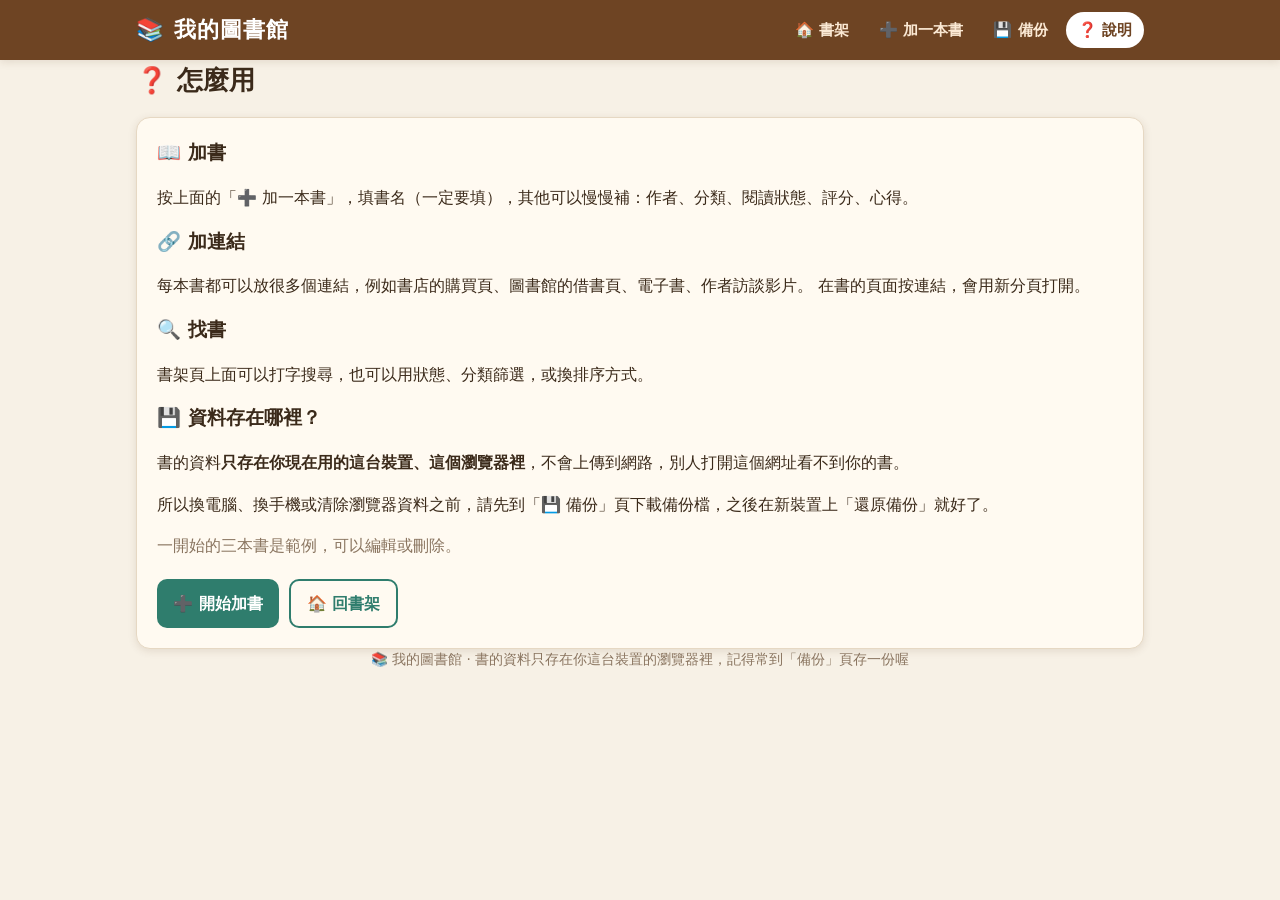
==== about.html @ d6ab2189 "我的圖書館：書架、加書（含多個連結）、書的頁面、備份、說明 Co-Authored-By: Claude Opus 5.5 <noreply@anthropic.com>" ====
<!doctype html>
<html lang="zh-Hant">
<head>
<meta charset="utf-8">
<meta name="viewport" content="width=device-width, initial-scale=1">
<title>說明 · 我的圖書館</title>
<link rel="icon" href="data:image/svg+xml,<svg xmlns=%22http://www.w3.org/2000/svg%22 viewBox=%220 0 100 100%22><text y=%22.9em%22 font-size=%2290%22>📚</text></svg>">
<link rel="stylesheet" href="assets/style.css?v=1">
<script src="assets/app.js?v=1"></script>
</head>
<body>
<header class="top"><div class="wrap">
  <a class="logo" href="index.html">📚 我的圖書館</a>
  <nav class="tabs">
    <a href="index.html">🏠 書架</a>
    <a href="add.html">➕ 加一本書</a>
    <a href="backup.html">💾 備份</a>
    <a href="about.html">❓ 說明</a>
  </nav>
</div></header>
<main class="wrap">
  <h1>❓ 怎麼用</h1>
  <div class="card">
    <h2 style="margin-top:0;font-size:1.2rem">📖 加書</h2>
    <p>按上面的「➕ 加一本書」，填書名（一定要填），其他可以慢慢補：作者、分類、閱讀狀態、評分、心得。</p>
    <h2 style="font-size:1.2rem">🔗 加連結</h2>
    <p>每本書都可以放很多個連結，例如書店的購買頁、圖書館的借書頁、電子書、作者訪談影片。
      在書的頁面按連結，會用新分頁打開。</p>
    <h2 style="font-size:1.2rem">🔍 找書</h2>
    <p>書架頁上面可以打字搜尋，也可以用狀態、分類篩選，或換排序方式。</p>
    <h2 style="font-size:1.2rem">💾 資料存在哪裡？</h2>
    <p>書的資料<b>只存在你現在用的這台裝置、這個瀏覽器裡</b>，不會上傳到網路，別人打開這個網址看不到你的書。</p>
    <p>所以換電腦、換手機或清除瀏覽器資料之前，請先到「💾 備份」頁下載備份檔，之後在新裝置上「還原備份」就好了。</p>
    <p class="muted">一開始的三本書是範例，可以編輯或刪除。</p>
    <div class="actions"><a class="btn" href="add.html">➕ 開始加書</a><a class="btn ghost" href="index.html">🏠 回書架</a></div>
  </div>
</main>
<footer>📚 我的圖書館 · 書的資料只存在你這台裝置的瀏覽器裡，記得常到「備份」頁存一份喔</footer>
</body>
</html>
---- assets/style.css ----
:root {
  --bg: #f7f1e6;
  --paper: #fffaf1;
  --ink: #3b2a1a;
  --muted: #8a7560;
  --wood: #a0673a;
  --wood-dark: #6e4423;
  --accent: #2f7d6d;
  --accent-soft: #dcefe9;
  --danger: #b4442f;
  --line: #e6d8c3;
  --shadow: 0 2px 8px rgba(80, 50, 20, .12);
}
* { box-sizing: border-box; }
body {
  margin: 0;
  background: var(--bg);
  color: var(--ink);
  font-family: "Noto Sans TC", "Microsoft JhengHei", system-ui, sans-serif;
  line-height: 1.6;
}
a { color: var(--accent); }
.wrap { max-width: 1040px; margin: 0 auto; padding: 0 16px; }

/* header */
header.top {
  background: var(--wood-dark);
  color: #fff;
  box-shadow: var(--shadow);
}
header.top .wrap {
  display: flex; align-items: center; justify-content: space-between;
  flex-wrap: wrap; gap: 8px; padding-top: 12px; padding-bottom: 12px;
}
.logo { font-size: 1.4rem; font-weight: 800; color: #fff; text-decoration: none; letter-spacing: 1px; }
nav.tabs { display: flex; gap: 6px; flex-wrap: wrap; }
nav.tabs a {
  color: #fbe9d4; text-decoration: none; padding: 6px 12px; border-radius: 999px;
  font-weight: 600; font-size: .95rem;
}
nav.tabs a:hover { background: rgba(255,255,255,.12); }
nav.tabs a.on { background: #fff; color: var(--wood-dark); }

main { padding: 24px 0 48px; }
h1 { font-size: 1.6rem; margin: 0 0 16px; }
.muted { color: var(--muted); }

/* buttons & forms */
.btn {
  display: inline-flex; align-items: center; gap: 6px;
  border: none; border-radius: 10px; padding: 10px 16px; font-size: 1rem;
  font-weight: 700; cursor: pointer; text-decoration: none;
  background: var(--accent); color: #fff; font-family: inherit;
}
.btn:hover { filter: brightness(1.08); }
.btn.ghost { background: transparent; color: var(--accent); border: 2px solid var(--accent); }
.btn.danger { background: var(--danger); }
.btn.small { padding: 6px 10px; font-size: .9rem; }

input, select, textarea {
  width: 100%; padding: 10px 12px; font-size: 1rem; font-family: inherit;
  border: 2px solid var(--line); border-radius: 10px; background: #fff; color: var(--ink);
}
input:focus, select:focus, textarea:focus { outline: none; border-color: var(--accent); }
label { font-weight: 700; display: block; margin-bottom: 4px; }
.field { margin-bottom: 16px; }
.row { display: grid; grid-template-columns: 1fr 1fr; gap: 16px; }
@media (max-width: 640px) { .row { grid-template-columns: 1fr; } }
.req { color: var(--danger); }

.card {
  background: var(--paper); border: 1px solid var(--line); border-radius: 14px;
  padding: 20px; box-shadow: var(--shadow);
}

/* toolbar */
.toolbar { display: flex; flex-wrap: wrap; gap: 10px; margin-bottom: 16px; align-items: center; }
.toolbar input { flex: 1 1 220px; width: auto; }
.toolbar select { flex: 0 1 150px; width: auto; }
.stats { display: flex; gap: 14px; flex-wrap: wrap; margin-bottom: 14px; color: var(--muted); font-size: .95rem; }
.stats b { color: var(--ink); }

/* shelf */
.shelf {
  display: grid; grid-template-columns: repeat(auto-fill, minmax(150px, 1fr)); gap: 22px 18px;
  padding: 20px 16px 28px; border-radius: 14px;
  background:
    repeating-linear-gradient(to bottom, transparent 0, transparent 268px, var(--wood) 268px, var(--wood) 282px),
    #efe2cd;
}
.book {
  text-decoration: none; color: var(--ink); display: flex; flex-direction: column; gap: 6px;
  transition: transform .15s;
}
.book:hover { transform: translateY(-4px); }
.cover {
  aspect-ratio: 2 / 3; border-radius: 4px 10px 10px 4px; overflow: hidden; position: relative;
  box-shadow: 3px 4px 10px rgba(0,0,0,.25); display: flex; align-items: center; justify-content: center;
  text-align: center; padding: 12px; color: #fff; font-weight: 800; font-size: 1rem;
  border-left: 8px solid rgba(0,0,0,.18);
}
.cover img { position: absolute; inset: 0; width: 100%; height: 100%; object-fit: cover; }
.book .t { font-weight: 700; font-size: .95rem; line-height: 1.3; }
.book .a { font-size: .85rem; color: var(--muted); }
.badge {
  display: inline-block; font-size: .75rem; padding: 2px 8px; border-radius: 999px;
  background: var(--accent-soft); color: var(--accent); font-weight: 700;
}
.badge.s-want { background: #fdecc8; color: #8a5a00; }
.badge.s-reading { background: #dbe8fb; color: #2554a0; }
.badge.s-done { background: var(--accent-soft); color: var(--accent); }
.badge.link { background: #f1e3f7; color: #7a3a93; }

.empty { text-align: center; padding: 48px 16px; }
.empty .big { font-size: 3rem; }

/* detail */
.detail { display: grid; grid-template-columns: 220px 1fr; gap: 28px; }
@media (max-width: 640px) { .detail { grid-template-columns: 1fr; } .detail .cover { max-width: 200px; } }
.meta { display: flex; flex-wrap: wrap; gap: 8px; margin: 8px 0 16px; }
.stars { color: #e3a21a; font-size: 1.2rem; letter-spacing: 2px; }
.links { list-style: none; padding: 0; margin: 0 0 16px; display: grid; gap: 8px; }
.links a {
  display: flex; align-items: center; gap: 10px; padding: 10px 14px; border-radius: 10px;
  background: #fff; border: 2px solid var(--line); text-decoration: none; font-weight: 700;
  word-break: break-all;
}
.links a:hover { border-color: var(--accent); }
.links small { color: var(--muted); font-weight: 400; display: block; }
.notes { white-space: pre-wrap; background: #fff; border-radius: 10px; padding: 14px; border: 1px dashed var(--line); }
.actions { display: flex; gap: 10px; flex-wrap: wrap; margin-top: 20px; }

/* link editor */
.link-row { display: grid; grid-template-columns: 1fr 2fr auto; gap: 8px; margin-bottom: 8px; }
@media (max-width: 640px) { .link-row { grid-template-columns: 1fr; } }
.star-pick button {
  background: none; border: none; font-size: 1.8rem; cursor: pointer; color: #d8c8b0; padding: 0 2px;
}
.star-pick button.on { color: #e3a21a; }

.toast {
  position: fixed; left: 50%; bottom: 24px; transform: translateX(-50%);
  background: var(--ink); color: #fff; padding: 10px 18px; border-radius: 999px;
  box-shadow: var(--shadow); opacity: 0; transition: opacity .25s; pointer-events: none;
}
.toast.show { opacity: 1; }
footer { text-align: center; color: var(--muted); font-size: .85rem; padding: 0 16px 32px; }
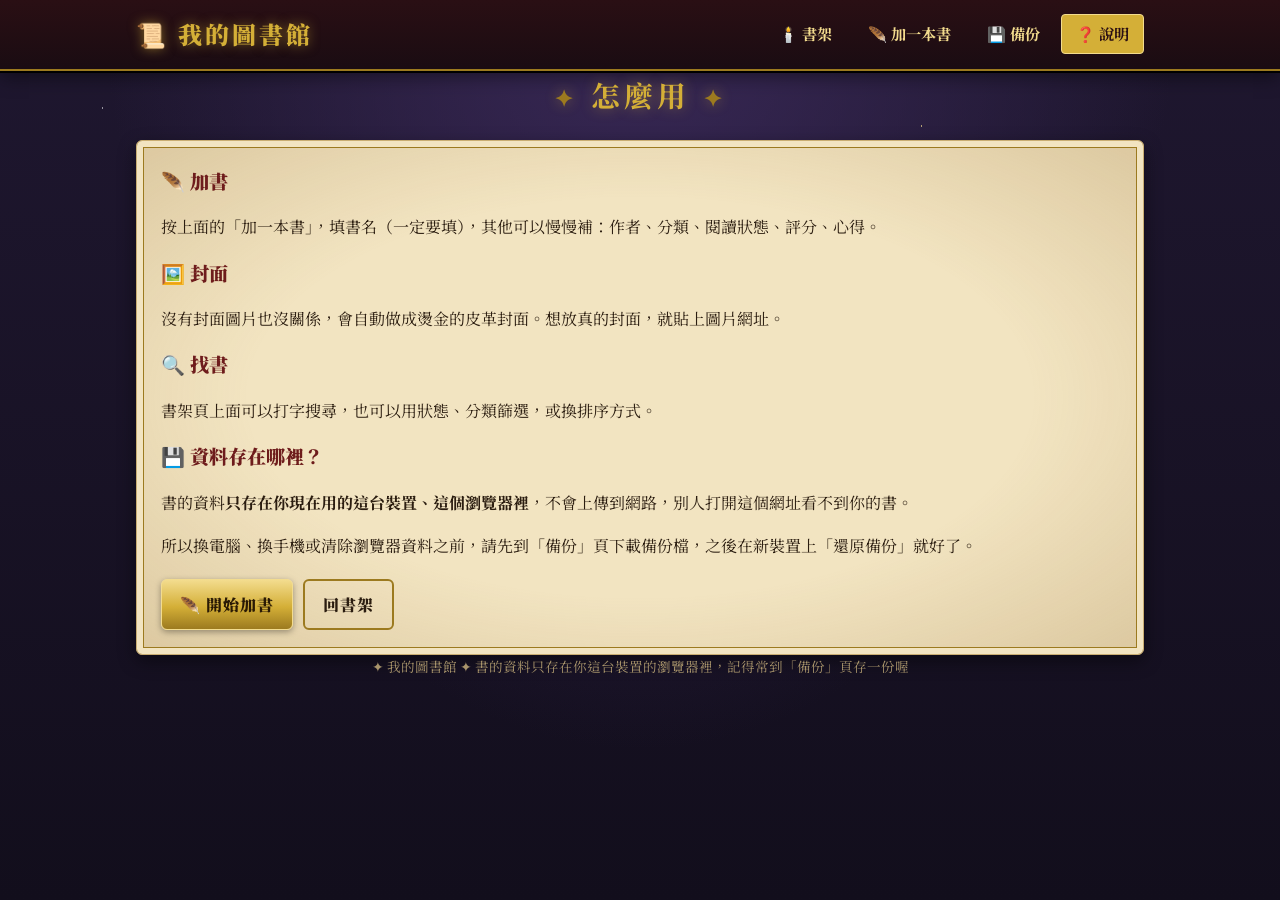
==== commit 9145c616: "改成魔法學院風格；拿掉連結功能和範例書 Co-Authored-By: Claude Opus 5.5 <noreply@anthropic.com>" ====
--- a/about.html
+++ b/about.html
@@ -3,38 +3,40 @@
 <head>
 <meta charset="utf-8">
 <meta name="viewport" content="width=device-width, initial-scale=1">
+<meta name="theme-color" content="#1a0c12">
 <title>說明 · 我的圖書館</title>
-<link rel="icon" href="data:image/svg+xml,<svg xmlns=%22http://www.w3.org/2000/svg%22 viewBox=%220 0 100 100%22><text y=%22.9em%22 font-size=%2290%22>📚</text></svg>">
-<link rel="stylesheet" href="assets/style.css?v=1">
-<script src="assets/app.js?v=1"></script>
+<link rel="icon" href="data:image/svg+xml,<svg xmlns=%22http://www.w3.org/2000/svg%22 viewBox=%220 0 100 100%22><text y=%22.9em%22 font-size=%2290%22>📜</text></svg>">
+<link rel="preconnect" href="https://fonts.googleapis.com">
+<link rel="preconnect" href="https://fonts.gstatic.com" crossorigin>
+<link rel="stylesheet" href="https://fonts.googleapis.com/css2?family=Noto+Serif+TC:wght@400;700;900&display=swap">
+<link rel="stylesheet" href="assets/style.css?v=3">
+<script src="assets/app.js?v=3"></script>
 </head>
 <body>
 <header class="top"><div class="wrap">
-  <a class="logo" href="index.html">📚 我的圖書館</a>
+  <a class="logo" href="index.html">📜 我的圖書館</a>
   <nav class="tabs">
-    <a href="index.html">🏠 書架</a>
-    <a href="add.html">➕ 加一本書</a>
+    <a href="index.html">🕯️ 書架</a>
+    <a href="add.html">🪶 加一本書</a>
     <a href="backup.html">💾 備份</a>
     <a href="about.html">❓ 說明</a>
   </nav>
 </div></header>
 <main class="wrap">
-  <h1>❓ 怎麼用</h1>
+  <h1>怎麼用</h1>
   <div class="card">
-    <h2 style="margin-top:0;font-size:1.2rem">📖 加書</h2>
-    <p>按上面的「➕ 加一本書」，填書名（一定要填），其他可以慢慢補：作者、分類、閱讀狀態、評分、心得。</p>
-    <h2 style="font-size:1.2rem">🔗 加連結</h2>
-    <p>每本書都可以放很多個連結，例如書店的購買頁、圖書館的借書頁、電子書、作者訪談影片。
-      在書的頁面按連結，會用新分頁打開。</p>
+    <h2 style="margin-top:0;font-size:1.2rem">🪶 加書</h2>
+    <p>按上面的「加一本書」，填書名（一定要填），其他可以慢慢補：作者、分類、閱讀狀態、評分、心得。</p>
+    <h2 style="font-size:1.2rem">🖼️ 封面</h2>
+    <p>沒有封面圖片也沒關係，會自動做成燙金的皮革封面。想放真的封面，就貼上圖片網址。</p>
     <h2 style="font-size:1.2rem">🔍 找書</h2>
     <p>書架頁上面可以打字搜尋，也可以用狀態、分類篩選，或換排序方式。</p>
     <h2 style="font-size:1.2rem">💾 資料存在哪裡？</h2>
     <p>書的資料<b>只存在你現在用的這台裝置、這個瀏覽器裡</b>，不會上傳到網路，別人打開這個網址看不到你的書。</p>
-    <p>所以換電腦、換手機或清除瀏覽器資料之前，請先到「💾 備份」頁下載備份檔，之後在新裝置上「還原備份」就好了。</p>
-    <p class="muted">一開始的三本書是範例，可以編輯或刪除。</p>
-    <div class="actions"><a class="btn" href="add.html">➕ 開始加書</a><a class="btn ghost" href="index.html">🏠 回書架</a></div>
+    <p>所以換電腦、換手機或清除瀏覽器資料之前，請先到「備份」頁下載備份檔，之後在新裝置上「還原備份」就好了。</p>
+    <div class="actions"><a class="btn" href="add.html">🪶 開始加書</a><a class="btn ghost" href="index.html">回書架</a></div>
   </div>
 </main>
-<footer>📚 我的圖書館 · 書的資料只存在你這台裝置的瀏覽器裡，記得常到「備份」頁存一份喔</footer>
+<footer>✦ 我的圖書館 ✦ 書的資料只存在你這台裝置的瀏覽器裡，記得常到「備份」頁存一份喔</footer>
 </body>
 </html>
--- a/assets/style.css
+++ b/assets/style.css
@@ -1,147 +1,198 @@
+/* 魔法學院圖書館風格：夜空、羊皮紙、金色、皮革書 */
 :root {
-  --bg: #f7f1e6;
-  --paper: #fffaf1;
-  --ink: #3b2a1a;
-  --muted: #8a7560;
-  --wood: #a0673a;
-  --wood-dark: #6e4423;
-  --accent: #2f7d6d;
-  --accent-soft: #dcefe9;
-  --danger: #b4442f;
-  --line: #e6d8c3;
-  --shadow: 0 2px 8px rgba(80, 50, 20, .12);
+  --night: #120e1c;
+  --night-2: #1f1730;
+  --parchment: #f2e4c1;
+  --parchment-light: #fbf3dc;
+  --parchment-edge: #c9ad72;
+  --ink: #2b1d10;
+  --muted: #7a6142;
+  --gold: #d4af37;
+  --gold-light: #f3dc8e;
+  --gold-dark: #9c7a1f;
+  --wine: #6e1c1c;
+  --wood: #3a2415;
+  --wood-light: #5b3a21;
+  --shadow: 0 6px 18px rgba(0, 0, 0, .45);
+  --serif: "Noto Serif TC", "PMingLiU", "Songti TC", serif;
 }
 * { box-sizing: border-box; }
+html { background: var(--night); }
 body {
   margin: 0;
-  background: var(--bg);
-  color: var(--ink);
-  font-family: "Noto Sans TC", "Microsoft JhengHei", system-ui, sans-serif;
-  line-height: 1.6;
+  color: var(--parchment);
+  font-family: var(--serif);
+  line-height: 1.7;
+  min-height: 100vh;
+  background:
+    radial-gradient(1.5px 1.5px at 8% 12%, #fff8 50%, transparent 51%),
+    radial-gradient(1px 1px at 23% 38%, #fff7 50%, transparent 51%),
+    radial-gradient(1.5px 1.5px at 41% 8%, #fff9 50%, transparent 51%),
+    radial-gradient(1px 1px at 57% 27%, #fff6 50%, transparent 51%),
+    radial-gradient(2px 2px at 72% 14%, #f3dc8eaa 50%, transparent 51%),
+    radial-gradient(1px 1px at 86% 33%, #fff8 50%, transparent 51%),
+    radial-gradient(1.5px 1.5px at 93% 6%, #fff7 50%, transparent 51%),
+    radial-gradient(1px 1px at 15% 70%, #fff5 50%, transparent 51%),
+    radial-gradient(1.5px 1.5px at 64% 62%, #fff5 50%, transparent 51%),
+    radial-gradient(1px 1px at 90% 80%, #fff6 50%, transparent 51%),
+    radial-gradient(ellipse at 50% -10%, #3b2a5a 0%, transparent 60%),
+    linear-gradient(to bottom, var(--night-2), var(--night));
+  background-attachment: fixed;
 }
-a { color: var(--accent); }
+a { color: var(--gold-light); }
 .wrap { max-width: 1040px; margin: 0 auto; padding: 0 16px; }
 
 /* header */
 header.top {
-  background: var(--wood-dark);
-  color: #fff;
-  box-shadow: var(--shadow);
+  background: linear-gradient(to bottom, #2a0f14, #1a0c12);
+  border-bottom: 2px solid var(--gold-dark);
+  box-shadow: 0 2px 0 #000, var(--shadow);
 }
 header.top .wrap {
   display: flex; align-items: center; justify-content: space-between;
-  flex-wrap: wrap; gap: 8px; padding-top: 12px; padding-bottom: 12px;
+  flex-wrap: wrap; gap: 8px; padding-top: 14px; padding-bottom: 14px;
 }
-.logo { font-size: 1.4rem; font-weight: 800; color: #fff; text-decoration: none; letter-spacing: 1px; }
+.logo {
+  font-size: 1.5rem; font-weight: 900; color: var(--gold); text-decoration: none; letter-spacing: 3px;
+  text-shadow: 0 0 12px rgba(212, 175, 55, .55);
+}
 nav.tabs { display: flex; gap: 6px; flex-wrap: wrap; }
 nav.tabs a {
-  color: #fbe9d4; text-decoration: none; padding: 6px 12px; border-radius: 999px;
-  font-weight: 600; font-size: .95rem;
+  color: var(--gold-light); text-decoration: none; padding: 6px 14px; border-radius: 4px;
+  font-weight: 700; font-size: .95rem; border: 1px solid transparent;
 }
-nav.tabs a:hover { background: rgba(255,255,255,.12); }
-nav.tabs a.on { background: #fff; color: var(--wood-dark); }
+nav.tabs a:hover { border-color: var(--gold-dark); }
+nav.tabs a.on { background: var(--gold); color: #2a0f14; border-color: var(--gold-light); }
 
-main { padding: 24px 0 48px; }
-h1 { font-size: 1.6rem; margin: 0 0 16px; }
+main { padding: 28px 0 48px; }
+h1 {
+  font-size: 1.8rem; margin: 0 0 20px; color: var(--gold); text-align: center; letter-spacing: 4px;
+  text-shadow: 0 0 14px rgba(212, 175, 55, .45);
+}
+h1::before, h1::after { content: "✦"; font-size: .8em; margin: 0 .6em; color: var(--gold-dark); }
+h2 { font-weight: 900; }
 .muted { color: var(--muted); }
 
 /* buttons & forms */
 .btn {
   display: inline-flex; align-items: center; gap: 6px;
-  border: none; border-radius: 10px; padding: 10px 16px; font-size: 1rem;
-  font-weight: 700; cursor: pointer; text-decoration: none;
-  background: var(--accent); color: #fff; font-family: inherit;
+  border: 1px solid var(--gold-light); border-radius: 6px; padding: 10px 18px; font-size: 1rem;
+  font-weight: 900; cursor: pointer; text-decoration: none; font-family: inherit; letter-spacing: 1px;
+  background: linear-gradient(to bottom, var(--gold-light), var(--gold) 55%, var(--gold-dark));
+  color: #2a1a05; box-shadow: 0 2px 6px rgba(0, 0, 0, .35);
 }
-.btn:hover { filter: brightness(1.08); }
-.btn.ghost { background: transparent; color: var(--accent); border: 2px solid var(--accent); }
-.btn.danger { background: var(--danger); }
+.btn:hover { filter: brightness(1.1); }
+.btn.ghost { background: transparent; color: var(--ink); border: 2px solid var(--gold-dark); box-shadow: none; }
+.btn.danger { background: linear-gradient(to bottom, #8c2a2a, var(--wine)); color: var(--parchment-light); border-color: #b0504a; }
 .btn.small { padding: 6px 10px; font-size: .9rem; }
 
 input, select, textarea {
   width: 100%; padding: 10px 12px; font-size: 1rem; font-family: inherit;
-  border: 2px solid var(--line); border-radius: 10px; background: #fff; color: var(--ink);
+  border: 1px solid var(--parchment-edge); border-radius: 6px; background: var(--parchment-light); color: var(--ink);
 }
-input:focus, select:focus, textarea:focus { outline: none; border-color: var(--accent); }
-label { font-weight: 700; display: block; margin-bottom: 4px; }
+input:focus, select:focus, textarea:focus { outline: none; border-color: var(--gold-dark); box-shadow: 0 0 0 3px rgba(212, 175, 55, .35); }
+label { font-weight: 900; display: block; margin-bottom: 4px; }
 .field { margin-bottom: 16px; }
 .row { display: grid; grid-template-columns: 1fr 1fr; gap: 16px; }
 @media (max-width: 640px) { .row { grid-template-columns: 1fr; } }
-.req { color: var(--danger); }
+.req { color: var(--wine); }
 
+/* 羊皮紙卡片 */
 .card {
-  background: var(--paper); border: 1px solid var(--line); border-radius: 14px;
-  padding: 20px; box-shadow: var(--shadow);
+  background:
+    radial-gradient(ellipse at center, transparent 55%, rgba(140, 100, 40, .22) 100%),
+    var(--parchment);
+  color: var(--ink);
+  border-radius: 6px; padding: 24px;
+  border: 1px solid var(--parchment-edge);
+  box-shadow: inset 0 0 0 6px var(--parchment), inset 0 0 0 7px var(--gold-dark), var(--shadow);
 }
+.card h2 { color: var(--wine); }
+.card a:not(.btn) { color: var(--wine); }
 
 /* toolbar */
 .toolbar { display: flex; flex-wrap: wrap; gap: 10px; margin-bottom: 16px; align-items: center; }
 .toolbar input { flex: 1 1 220px; width: auto; }
 .toolbar select { flex: 0 1 150px; width: auto; }
-.stats { display: flex; gap: 14px; flex-wrap: wrap; margin-bottom: 14px; color: var(--muted); font-size: .95rem; }
-.stats b { color: var(--ink); }
+.stats { display: flex; gap: 14px; flex-wrap: wrap; margin-bottom: 14px; color: var(--gold-light); font-size: .95rem; opacity: .9; }
+.stats b { color: var(--gold); }
 
-/* shelf */
+/* 書架 */
 .shelf {
-  display: grid; grid-template-columns: repeat(auto-fill, minmax(150px, 1fr)); gap: 22px 18px;
-  padding: 20px 16px 28px; border-radius: 14px;
-  background:
-    repeating-linear-gradient(to bottom, transparent 0, transparent 268px, var(--wood) 268px, var(--wood) 282px),
-    #efe2cd;
+  display: grid; grid-template-columns: repeat(auto-fill, minmax(150px, 1fr)); gap: 26px 18px;
+  padding: 22px 16px 28px; border-radius: 6px;
+  background: linear-gradient(to bottom, #24160c, var(--wood));
+  border: 3px solid var(--wood-light);
+  box-shadow: inset 0 0 30px rgba(0, 0, 0, .7), var(--shadow);
 }
 .book {
-  text-decoration: none; color: var(--ink); display: flex; flex-direction: column; gap: 6px;
-  transition: transform .15s;
+  text-decoration: none; color: var(--parchment); display: flex; flex-direction: column; gap: 6px;
+  transition: transform .2s;
 }
-.book:hover { transform: translateY(-4px); }
+.book:hover { transform: translateY(-5px); }
+.book:hover .cover { box-shadow: 0 0 18px rgba(243, 220, 142, .55), 3px 4px 10px rgba(0, 0, 0, .5); }
 .cover {
-  aspect-ratio: 2 / 3; border-radius: 4px 10px 10px 4px; overflow: hidden; position: relative;
-  box-shadow: 3px 4px 10px rgba(0,0,0,.25); display: flex; align-items: center; justify-content: center;
-  text-align: center; padding: 12px; color: #fff; font-weight: 800; font-size: 1rem;
-  border-left: 8px solid rgba(0,0,0,.18);
+  aspect-ratio: 2 / 3; border-radius: 3px 8px 8px 3px; overflow: hidden; position: relative;
+  display: flex; align-items: center; justify-content: center; text-align: center; padding: 18px 14px;
+  background:
+    linear-gradient(to right, rgba(0, 0, 0, .45) 0, rgba(255, 255, 255, .08) 6%, transparent 12%),
+    radial-gradient(ellipse at 40% 30%, rgba(255, 255, 255, .12), transparent 60%),
+    var(--leather, #5b1a1a);
+  box-shadow: 3px 4px 10px rgba(0, 0, 0, .55);
+  transition: box-shadow .2s;
 }
-.cover img { position: absolute; inset: 0; width: 100%; height: 100%; object-fit: cover; }
-.book .t { font-weight: 700; font-size: .95rem; line-height: 1.3; }
-.book .a { font-size: .85rem; color: var(--muted); }
+.cover::after { /* 燙金邊框 */
+  content: ""; position: absolute; inset: 8px 8px 8px 14px; border: 1px solid var(--gold);
+  outline: 1px solid rgba(212, 175, 55, .45); outline-offset: 3px; pointer-events: none; z-index: 2;
+}
+.cover-title {
+  color: var(--gold-light); font-weight: 900; font-size: 1rem; line-height: 1.4; letter-spacing: 1px;
+  text-shadow: 0 1px 2px #000; word-break: break-word;
+}
+.cover img { position: absolute; inset: 0; width: 100%; height: 100%; object-fit: cover; z-index: 1; }
+.book .ledge {
+  height: 12px; margin: -4px -9px 4px;
+  background: linear-gradient(to bottom, #7a5230, var(--wood-light));
+  border-top: 1px solid var(--gold-dark);
+  border-radius: 2px; box-shadow: 0 4px 6px rgba(0, 0, 0, .5);
+}
+.book .t { font-weight: 900; font-size: .95rem; line-height: 1.35; color: var(--parchment); }
+.book .a { font-size: .85rem; color: #c9b48a; }
 .badge {
-  display: inline-block; font-size: .75rem; padding: 2px 8px; border-radius: 999px;
-  background: var(--accent-soft); color: var(--accent); font-weight: 700;
+  display: inline-block; font-size: .75rem; padding: 1px 8px; border-radius: 3px;
+  background: var(--parchment); color: var(--ink); font-weight: 900; border: 1px solid var(--gold-dark);
 }
-.badge.s-want { background: #fdecc8; color: #8a5a00; }
-.badge.s-reading { background: #dbe8fb; color: #2554a0; }
-.badge.s-done { background: var(--accent-soft); color: var(--accent); }
-.badge.link { background: #f1e3f7; color: #7a3a93; }
+.badge.s-want { background: #e8d9f2; color: #4a2a63; }
+.badge.s-reading { background: #f3dc8e; color: #5a3d00; }
+.badge.s-done { background: #cfe6d3; color: #1d4a2a; }
 
 .empty { text-align: center; padding: 48px 16px; }
 .empty .big { font-size: 3rem; }
 
-/* detail */
+/* 書的頁面 */
 .detail { display: grid; grid-template-columns: 220px 1fr; gap: 28px; }
 @media (max-width: 640px) { .detail { grid-template-columns: 1fr; } .detail .cover { max-width: 200px; } }
-.meta { display: flex; flex-wrap: wrap; gap: 8px; margin: 8px 0 16px; }
-.stars { color: #e3a21a; font-size: 1.2rem; letter-spacing: 2px; }
-.links { list-style: none; padding: 0; margin: 0 0 16px; display: grid; gap: 8px; }
-.links a {
-  display: flex; align-items: center; gap: 10px; padding: 10px 14px; border-radius: 10px;
-  background: #fff; border: 2px solid var(--line); text-decoration: none; font-weight: 700;
-  word-break: break-all;
+.detail h1 { text-align: left; color: var(--wine); text-shadow: none; letter-spacing: 2px; }
+.detail h1::before, .detail h1::after { content: none; }
+.meta { display: flex; flex-wrap: wrap; gap: 8px; margin: 8px 0 16px; align-items: center; }
+.stars { color: var(--gold-dark); font-size: 1.2rem; letter-spacing: 2px; }
+.notes {
+  white-space: pre-wrap; background: var(--parchment-light); border-radius: 4px; padding: 14px 16px;
+  border-left: 4px solid var(--wine); font-style: italic;
 }
-.links a:hover { border-color: var(--accent); }
-.links small { color: var(--muted); font-weight: 400; display: block; }
-.notes { white-space: pre-wrap; background: #fff; border-radius: 10px; padding: 14px; border: 1px dashed var(--line); }
 .actions { display: flex; gap: 10px; flex-wrap: wrap; margin-top: 20px; }
+.back { display: inline-block; margin-bottom: 12px; color: var(--gold-light); }
 
-/* link editor */
-.link-row { display: grid; grid-template-columns: 1fr 2fr auto; gap: 8px; margin-bottom: 8px; }
-@media (max-width: 640px) { .link-row { grid-template-columns: 1fr; } }
 .star-pick button {
-  background: none; border: none; font-size: 1.8rem; cursor: pointer; color: #d8c8b0; padding: 0 2px;
+  background: none; border: none; font-size: 1.8rem; cursor: pointer; color: #cbb98f; padding: 0 2px;
 }
-.star-pick button.on { color: #e3a21a; }
+.star-pick button.on { color: var(--gold-dark); text-shadow: 0 0 6px rgba(212, 175, 55, .6); }
 
 .toast {
   position: fixed; left: 50%; bottom: 24px; transform: translateX(-50%);
-  background: var(--ink); color: #fff; padding: 10px 18px; border-radius: 999px;
-  box-shadow: var(--shadow); opacity: 0; transition: opacity .25s; pointer-events: none;
+  background: var(--night-2); color: var(--gold-light); padding: 10px 20px; border-radius: 6px;
+  border: 1px solid var(--gold); box-shadow: 0 0 18px rgba(212, 175, 55, .4);
+  opacity: 0; transition: opacity .25s; pointer-events: none; font-weight: 700;
 }
 .toast.show { opacity: 1; }
-footer { text-align: center; color: var(--muted); font-size: .85rem; padding: 0 16px 32px; }
+footer { text-align: center; color: #a8946b; font-size: .85rem; padding: 0 16px 32px; }
